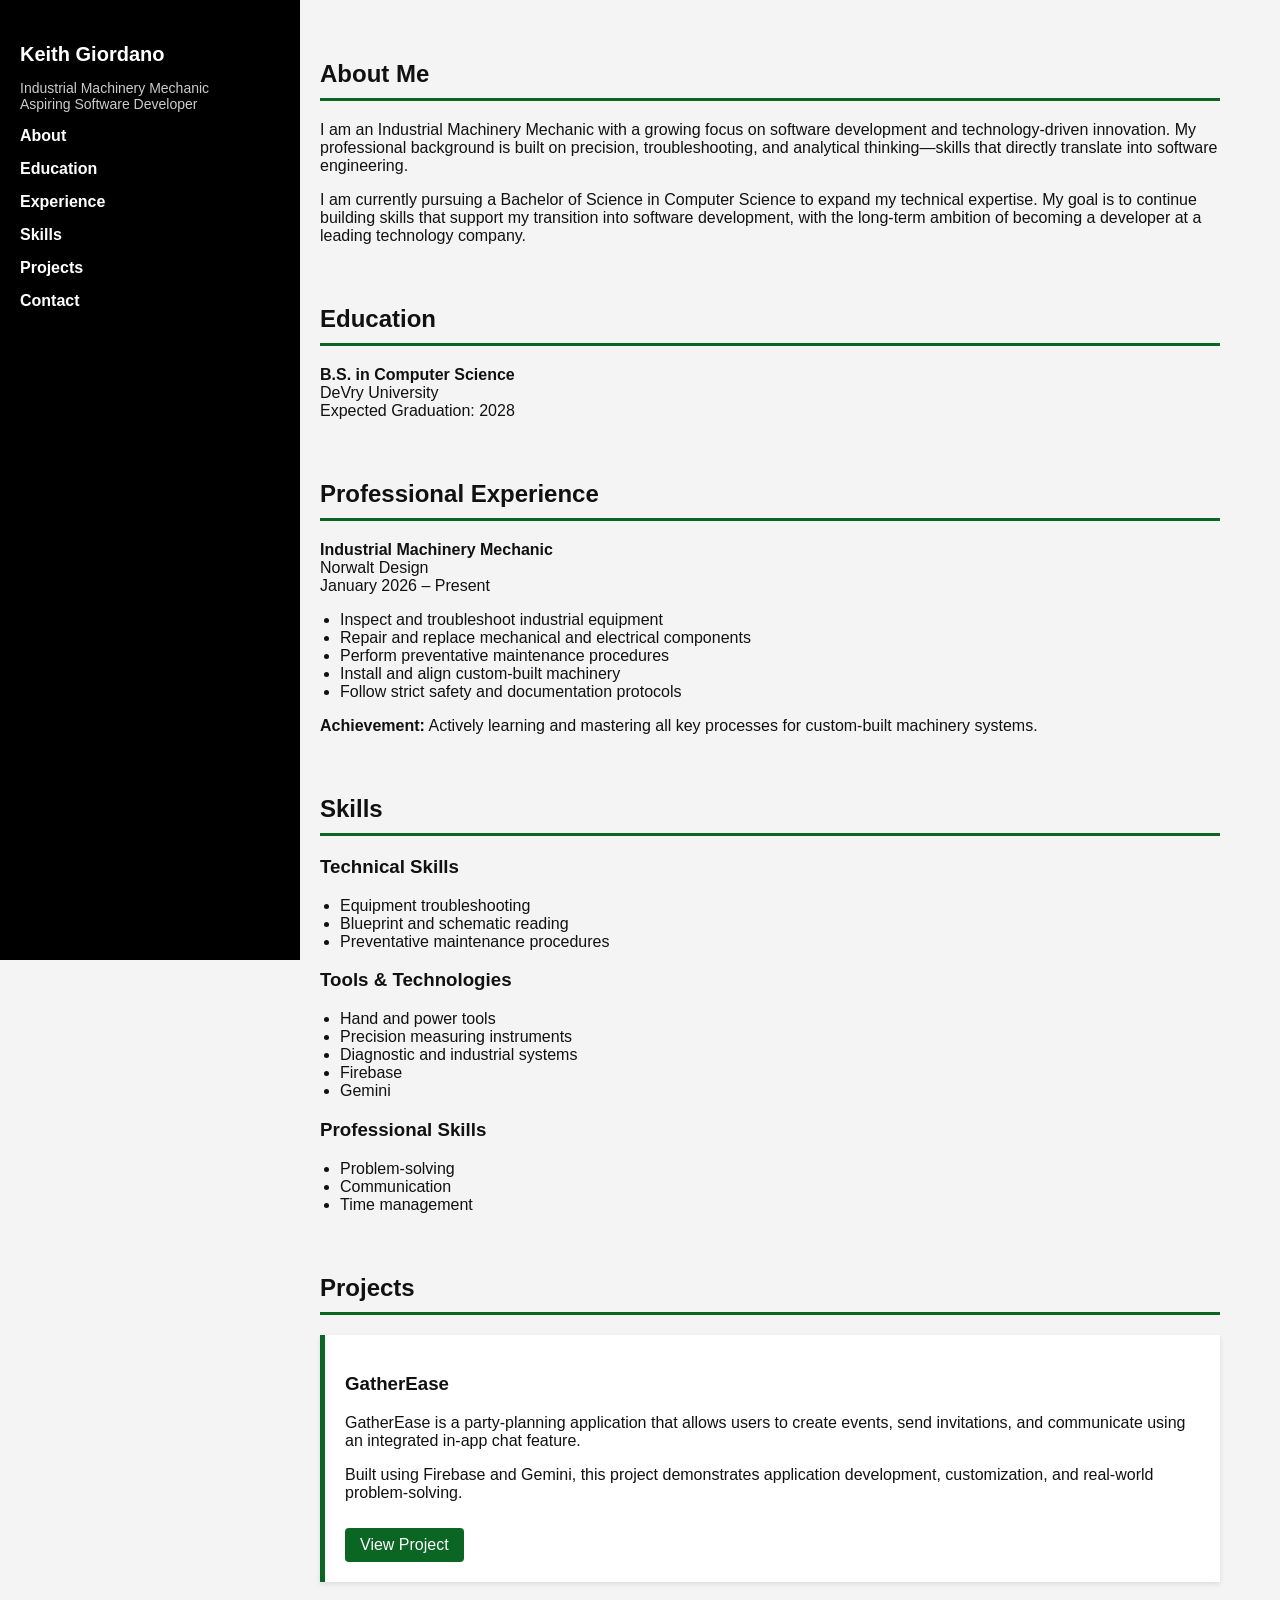
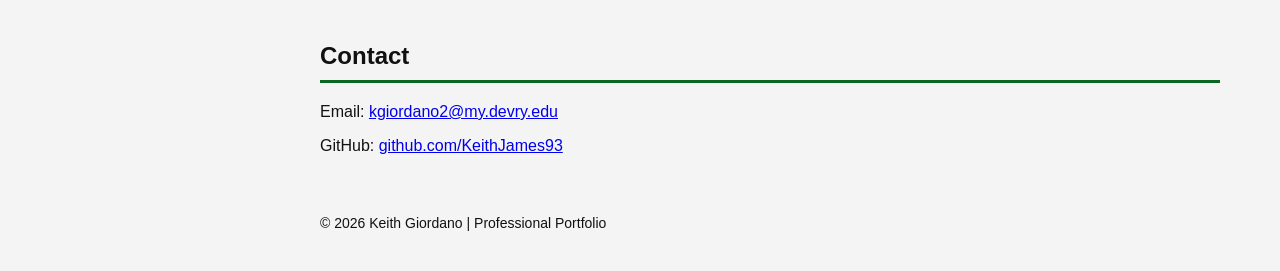
==== index.html @ b63e8ec7 "Add initial portfolio HTML structure" ====
<!DOCTYPE html>
<html lang="en">
<head>
<meta charset="UTF-8">
<meta name="viewport" content="width=device-width, initial-scale=1.0">
<title>Keith Giordano | Portfolio</title>

<style>
:root {
  --primary: #000000;
  --accent: #0b6623; /* forest green */
  --light-bg: #f4f4f4;
  --dark-bg: #121212;
  --text-light: #ffffff;
  --text-dark: #111111;
}

body {
  margin: 0;
  font-family: Arial, Helvetica, sans-serif;
  display: flex;
  background-color: var(--light-bg);
  color: var(--text-dark);
}

.sidebar {
  width: 260px;
  background-color: var(--primary);
  color: var(--text-light);
  min-height: 100vh;
  padding: 30px 20px;
  position: fixed;
}

.sidebar h1 {
  font-size: 20px;
  margin-bottom: 10px;
}

.sidebar p {
  font-size: 14px;
  color: #ccc;
}

.nav a {
  display: block;
  color: var(--text-light);
  text-decoration: none;
  margin: 15px 0;
  font-weight: bold;
}

.nav a:hover {
  color: var(--accent);
}

.content {
  margin-left: 280px;
  padding: 40px;
  max-width: 900px;
}

section {
  margin-bottom: 60px;
}

h2 {
  border-bottom: 3px solid var(--accent);
  padding-bottom: 10px;
  margin-bottom: 20px;
}

ul {
  padding-left: 20px;
}

.project {
  background-color: white;
  padding: 20px;
  border-left: 5px solid var(--accent);
  margin-bottom: 20px;
  box-shadow: 0 2px 5px rgba(0,0,0,0.1);
}

a.button {
  display: inline-block;
  margin-top: 10px;
  padding: 8px 15px;
  background-color: var(--accent);
  color: white;
  text-decoration: none;
  border-radius: 4px;
}

a.button:hover {
  opacity: 0.8;
}

footer {
  margin-top: 40px;
  font-size: 14px;
}
</style>
</head>

<body>

<div class="sidebar">
  <h1>Keith Giordano</h1>
  <p>Industrial Machinery Mechanic<br>Aspiring Software Developer</p>

  <div class="nav">
    <a href="#about">About</a>
    <a href="#education">Education</a>
    <a href="#experience">Experience</a>
    <a href="#skills">Skills</a>
    <a href="#projects">Projects</a>
    <a href="#contact">Contact</a>
  </div>
</div>

<div class="content">

<section id="about">
  <h2>About Me</h2>
  <p>
    I am an Industrial Machinery Mechanic with a growing focus on software development and technology-driven innovation.
    My professional background is built on precision, troubleshooting, and analytical thinking—skills that directly
    translate into software engineering.
  </p>
  <p>
    I am currently pursuing a Bachelor of Science in Computer Science to expand my technical expertise.
    My goal is to continue building skills that support my transition into software development, with the
    long-term ambition of becoming a developer at a leading technology company.
  </p>
</section>

<section id="education">
  <h2>Education</h2>
  <p><strong>B.S. in Computer Science</strong><br>
  DeVry University<br>
  Expected Graduation: 2028</p>
</section>

<section id="experience">
  <h2>Professional Experience</h2>
  <p><strong>Industrial Machinery Mechanic</strong><br>
  Norwalt Design<br>
  January 2026 – Present</p>

  <ul>
    <li>Inspect and troubleshoot industrial equipment</li>
    <li>Repair and replace mechanical and electrical components</li>
    <li>Perform preventative maintenance procedures</li>
    <li>Install and align custom-built machinery</li>
    <li>Follow strict safety and documentation protocols</li>
  </ul>

  <p><strong>Achievement:</strong> Actively learning and mastering all key processes for custom-built machinery systems.</p>
</section>

<section id="skills">
  <h2>Skills</h2>

  <h3>Technical Skills</h3>
  <ul>
    <li>Equipment troubleshooting</li>
    <li>Blueprint and schematic reading</li>
    <li>Preventative maintenance procedures</li>
  </ul>

  <h3>Tools & Technologies</h3>
  <ul>
    <li>Hand and power tools</li>
    <li>Precision measuring instruments</li>
    <li>Diagnostic and industrial systems</li>
    <li>Firebase</li>
    <li>Gemini</li>
  </ul>

  <h3>Professional Skills</h3>
  <ul>
    <li>Problem-solving</li>
    <li>Communication</li>
    <li>Time management</li>
  </ul>
</section>

<section id="projects">
  <h2>Projects</h2>

  <div class="project">
    <h3>GatherEase</h3>
    <p>
      GatherEase is a party-planning application that allows users to create events, send invitations,
      and communicate using an integrated in-app chat feature.
    </p>
    <p>
      Built using Firebase and Gemini, this project demonstrates application development,
      customization, and real-world problem-solving.
    </p>
    <a class="button" href="https://studio--studio-7686669059-4ee6b.us-central1.hosted.app/" target="_blank">
      View Project
    </a>
  </div>
</section>

<section id="contact">
  <h2>Contact</h2>
  <p>Email: <a href="mailto:kgiordano2@my.devry.edu">kgiordano2@my.devry.edu</a></p>
  <p>GitHub: <a href="https://github.com/KeithJames93" target="_blank">github.com/KeithJames93</a></p>
</section>

<footer>
  © 2026 Keith Giordano | Professional Portfolio
</footer>

</div>

</body>
</html>
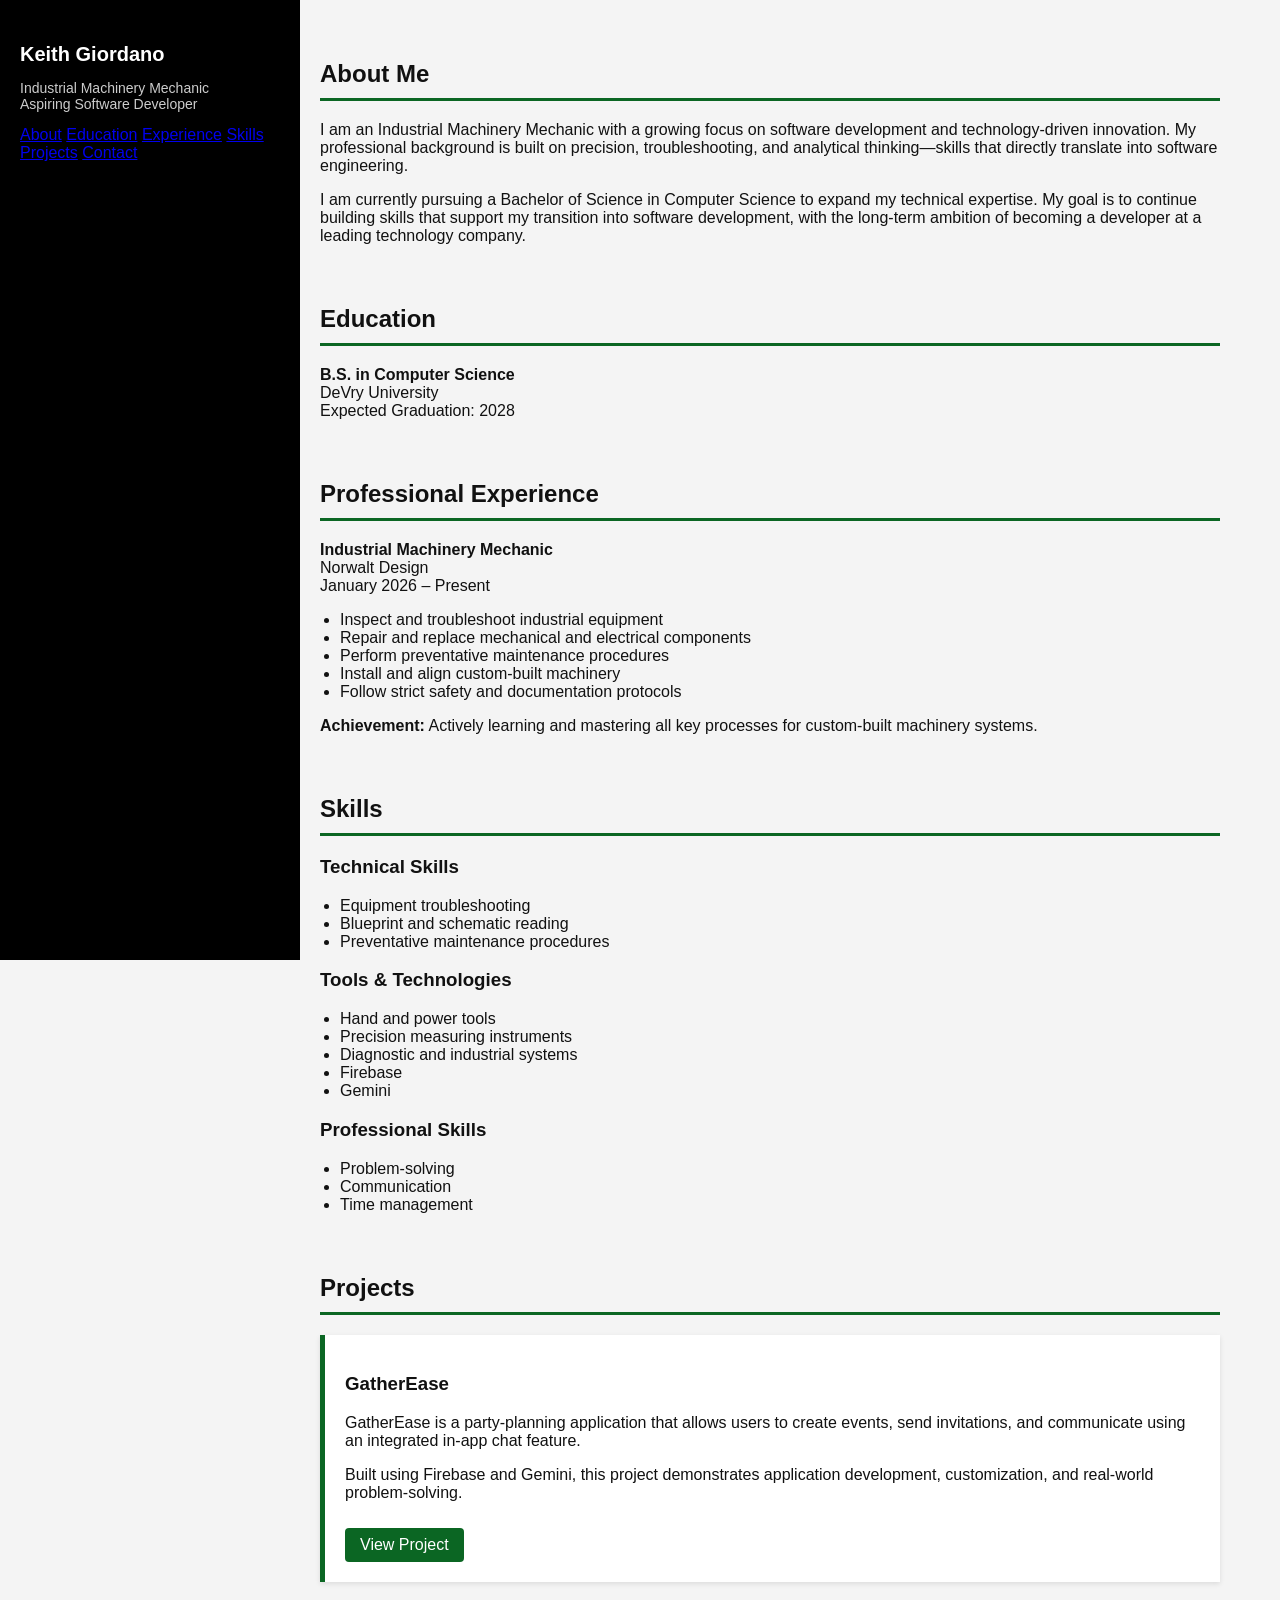
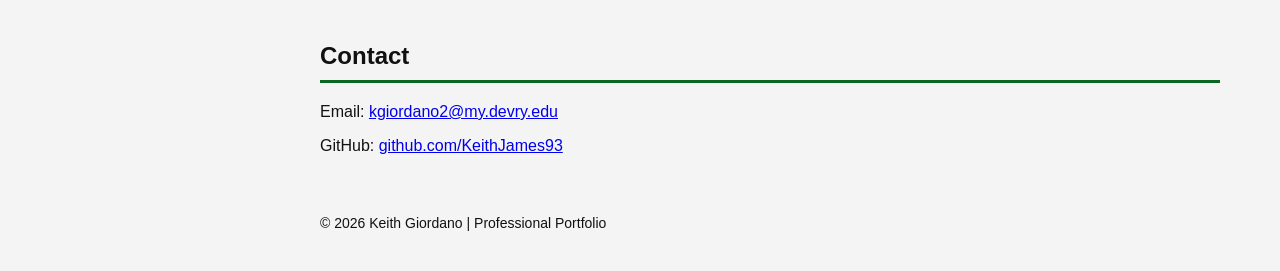
==== commit d31037ec: "Add nav indicator div to navigation styles" ====
--- a/index.html
+++ b/index.html
@@ -42,7 +42,9 @@
   color: #ccc;
 }
 
-.nav a {
+<div class="nav-indicator"></div>
+
+  .nav a {
   display: block;
   color: var(--text-light);
   text-decoration: none;
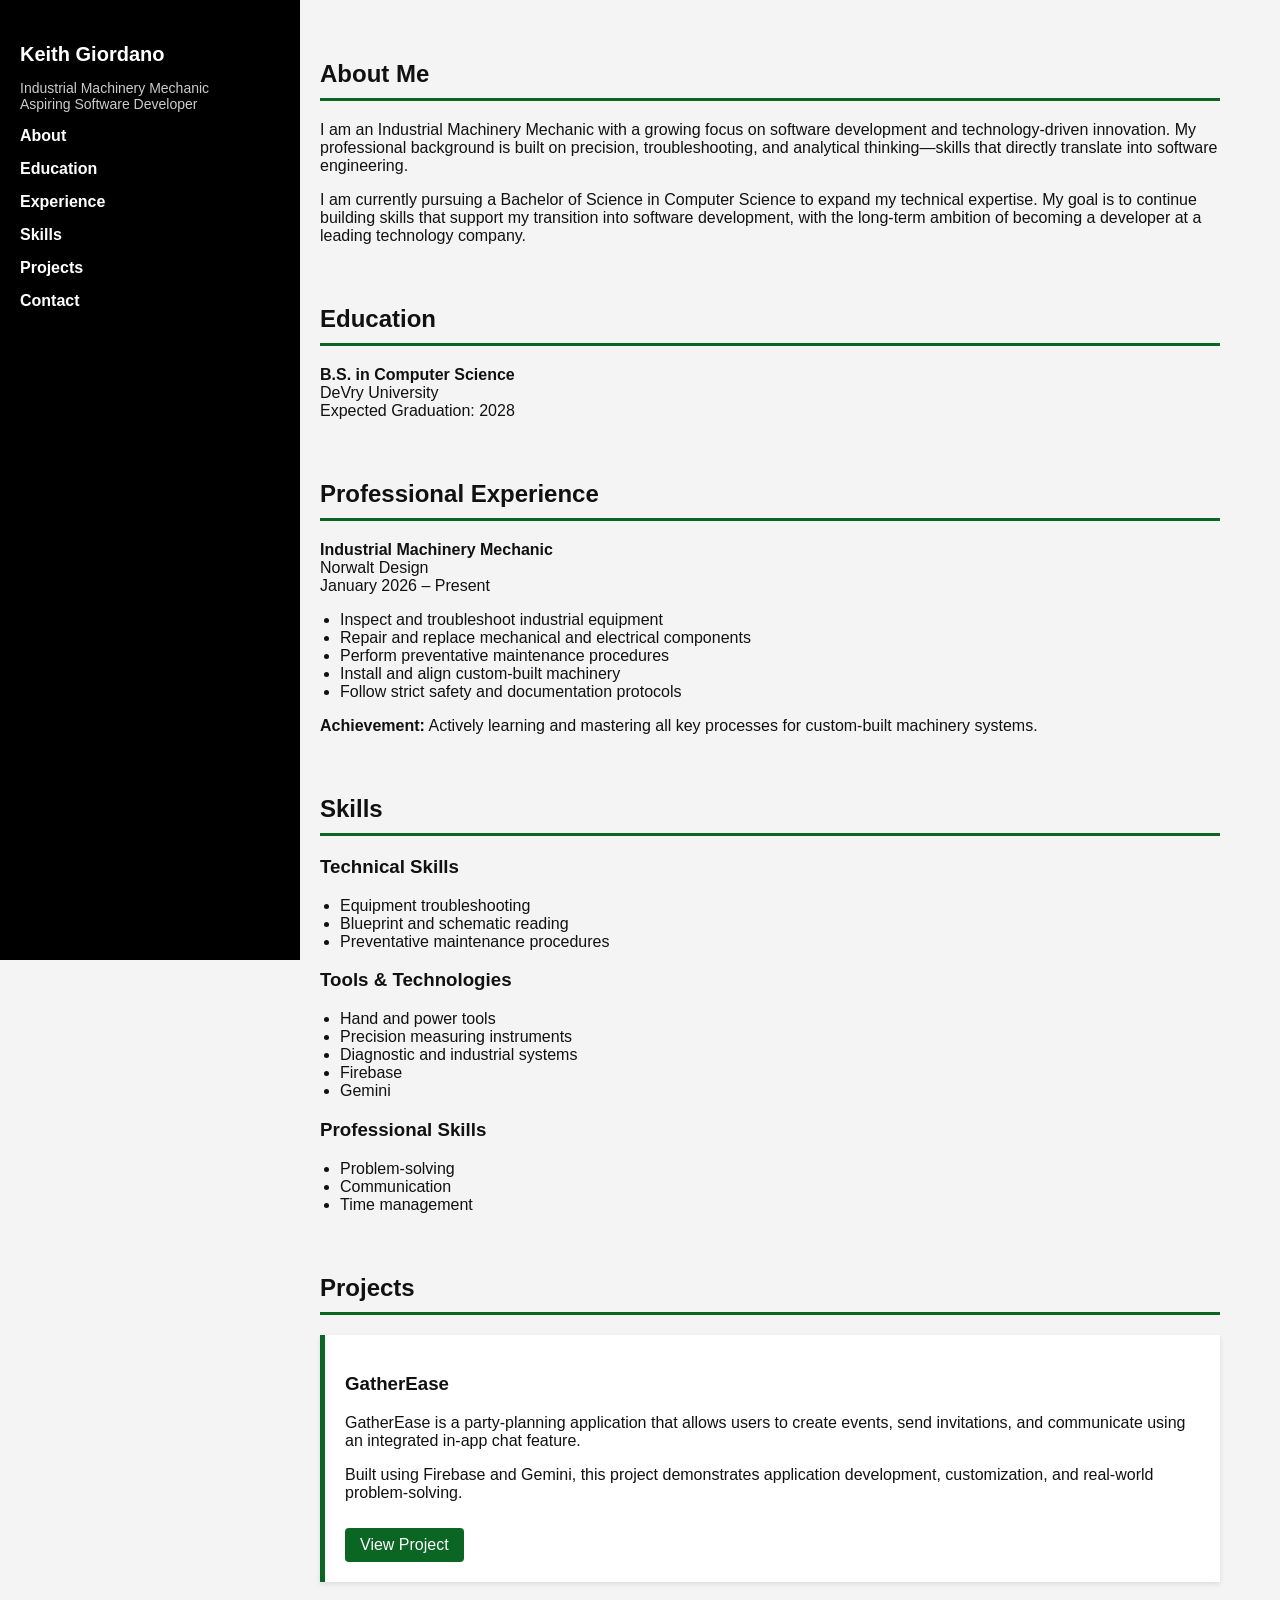
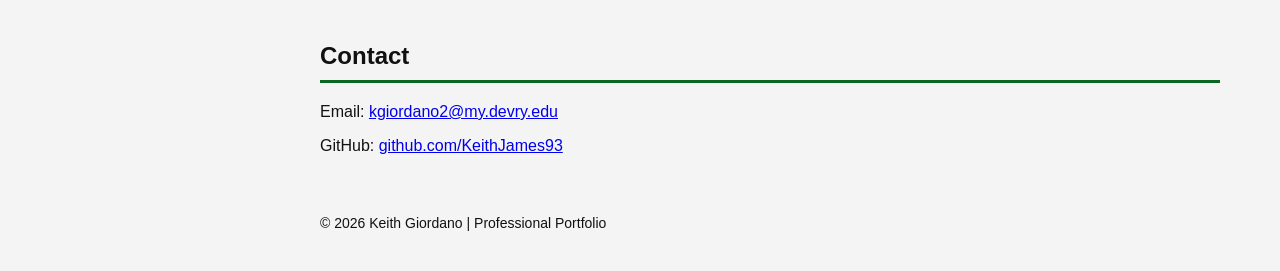
==== commit f53360b2: "Remove empty nav-indicator div Removed empty navigation indicator div from HTML." ====
--- a/index.html
+++ b/index.html
@@ -41,8 +41,6 @@
   font-size: 14px;
   color: #ccc;
 }
-
-<div class="nav-indicator"></div>
 
   .nav a {
   display: block;
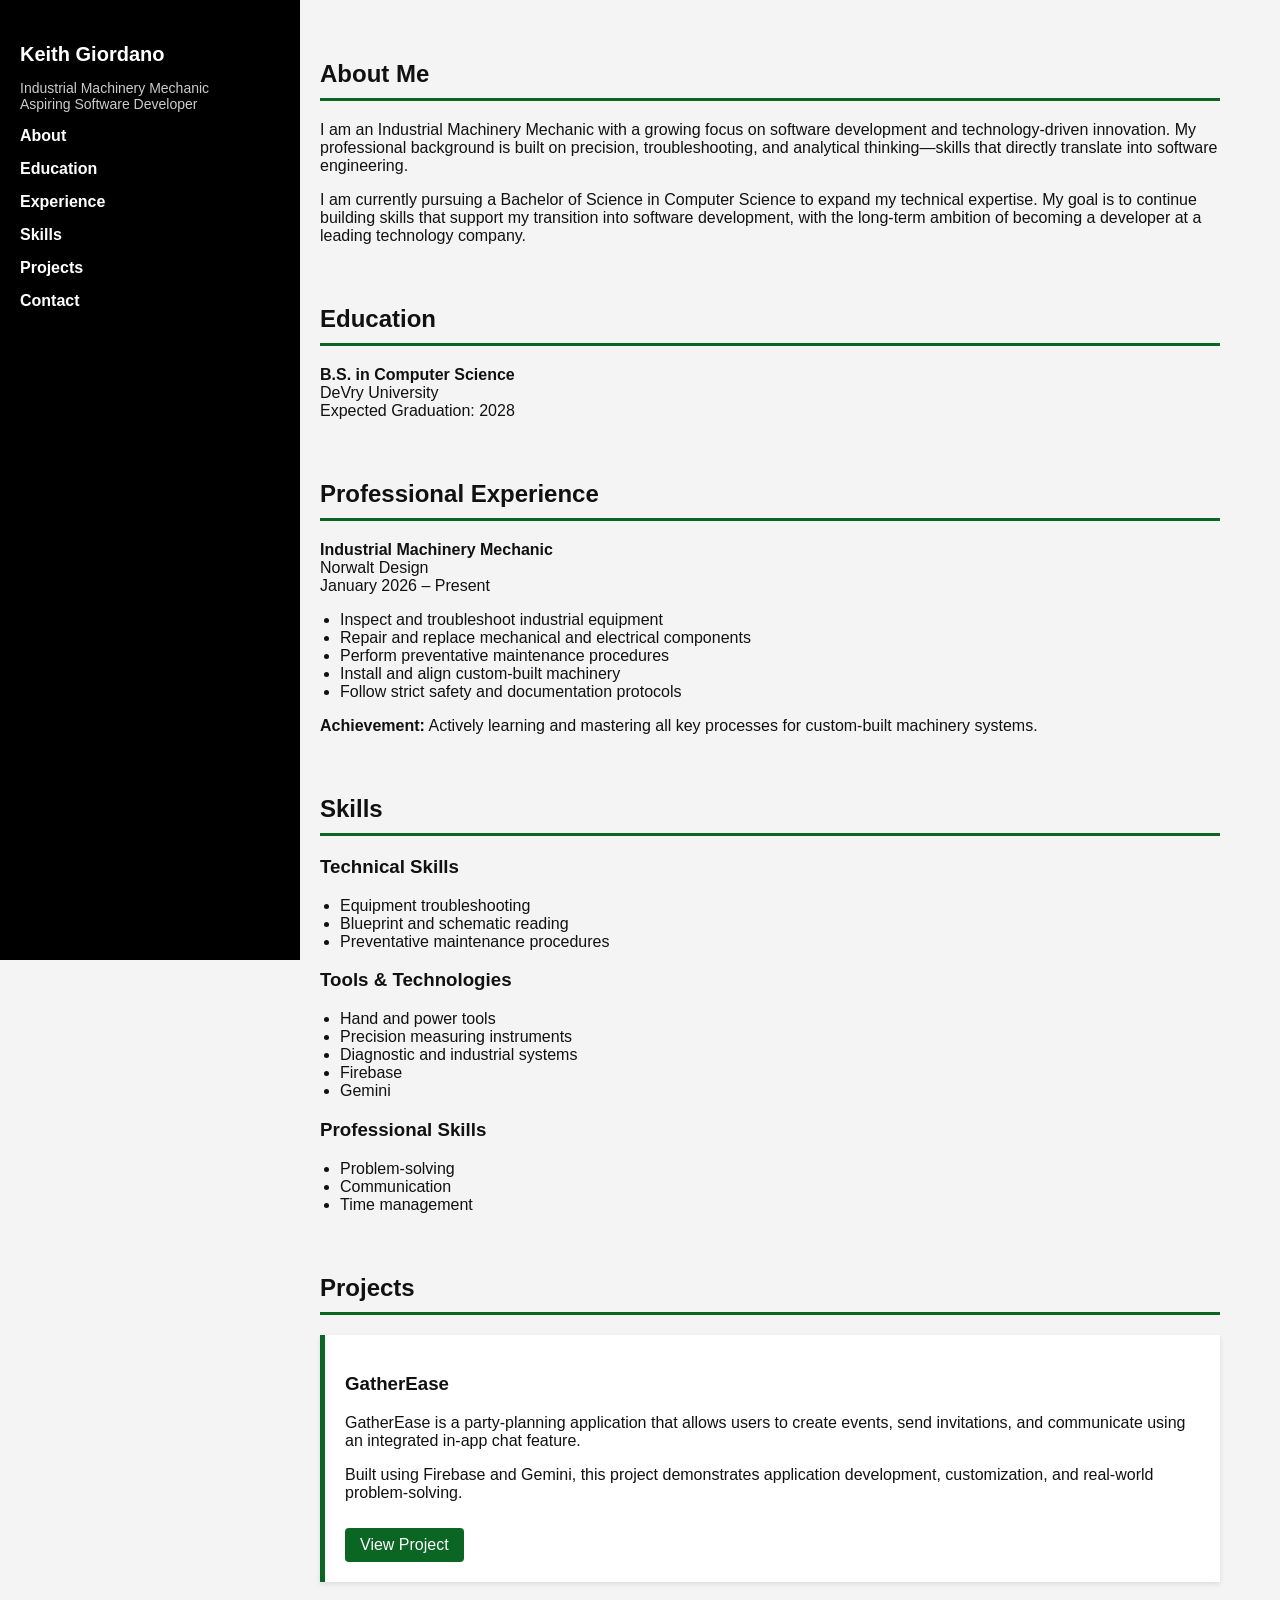
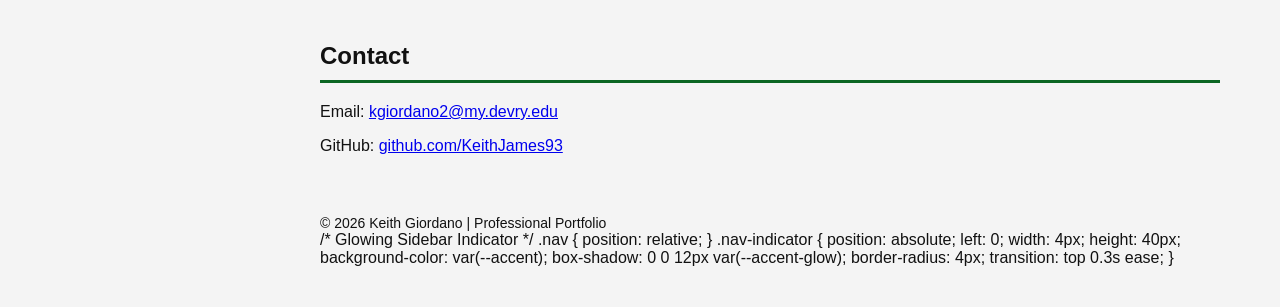
==== commit ced2c6fe: "Implement glowing sidebar indicator styles Added CSS for a glowing sidebar indicator." ====
--- a/index.html
+++ b/index.html
@@ -105,6 +105,8 @@
 
 <body>
 
+<div class="nav-indicator"></div>
+  
 <div class="sidebar">
   <h1>Keith Giordano</h1>
   <p>Industrial Machinery Mechanic<br>Aspiring Software Developer</p>
@@ -215,6 +217,22 @@
   © 2026 Keith Giordano | Professional Portfolio
 </footer>
 
+/* Glowing Sidebar Indicator */
+.nav {
+  position: relative;
+}
+
+.nav-indicator {
+  position: absolute;
+  left: 0;
+  width: 4px;
+  height: 40px;
+  background-color: var(--accent);
+  box-shadow: 0 0 12px var(--accent-glow);
+  border-radius: 4px;
+  transition: top 0.3s ease;
+}
+
 </div>
 
 </body>
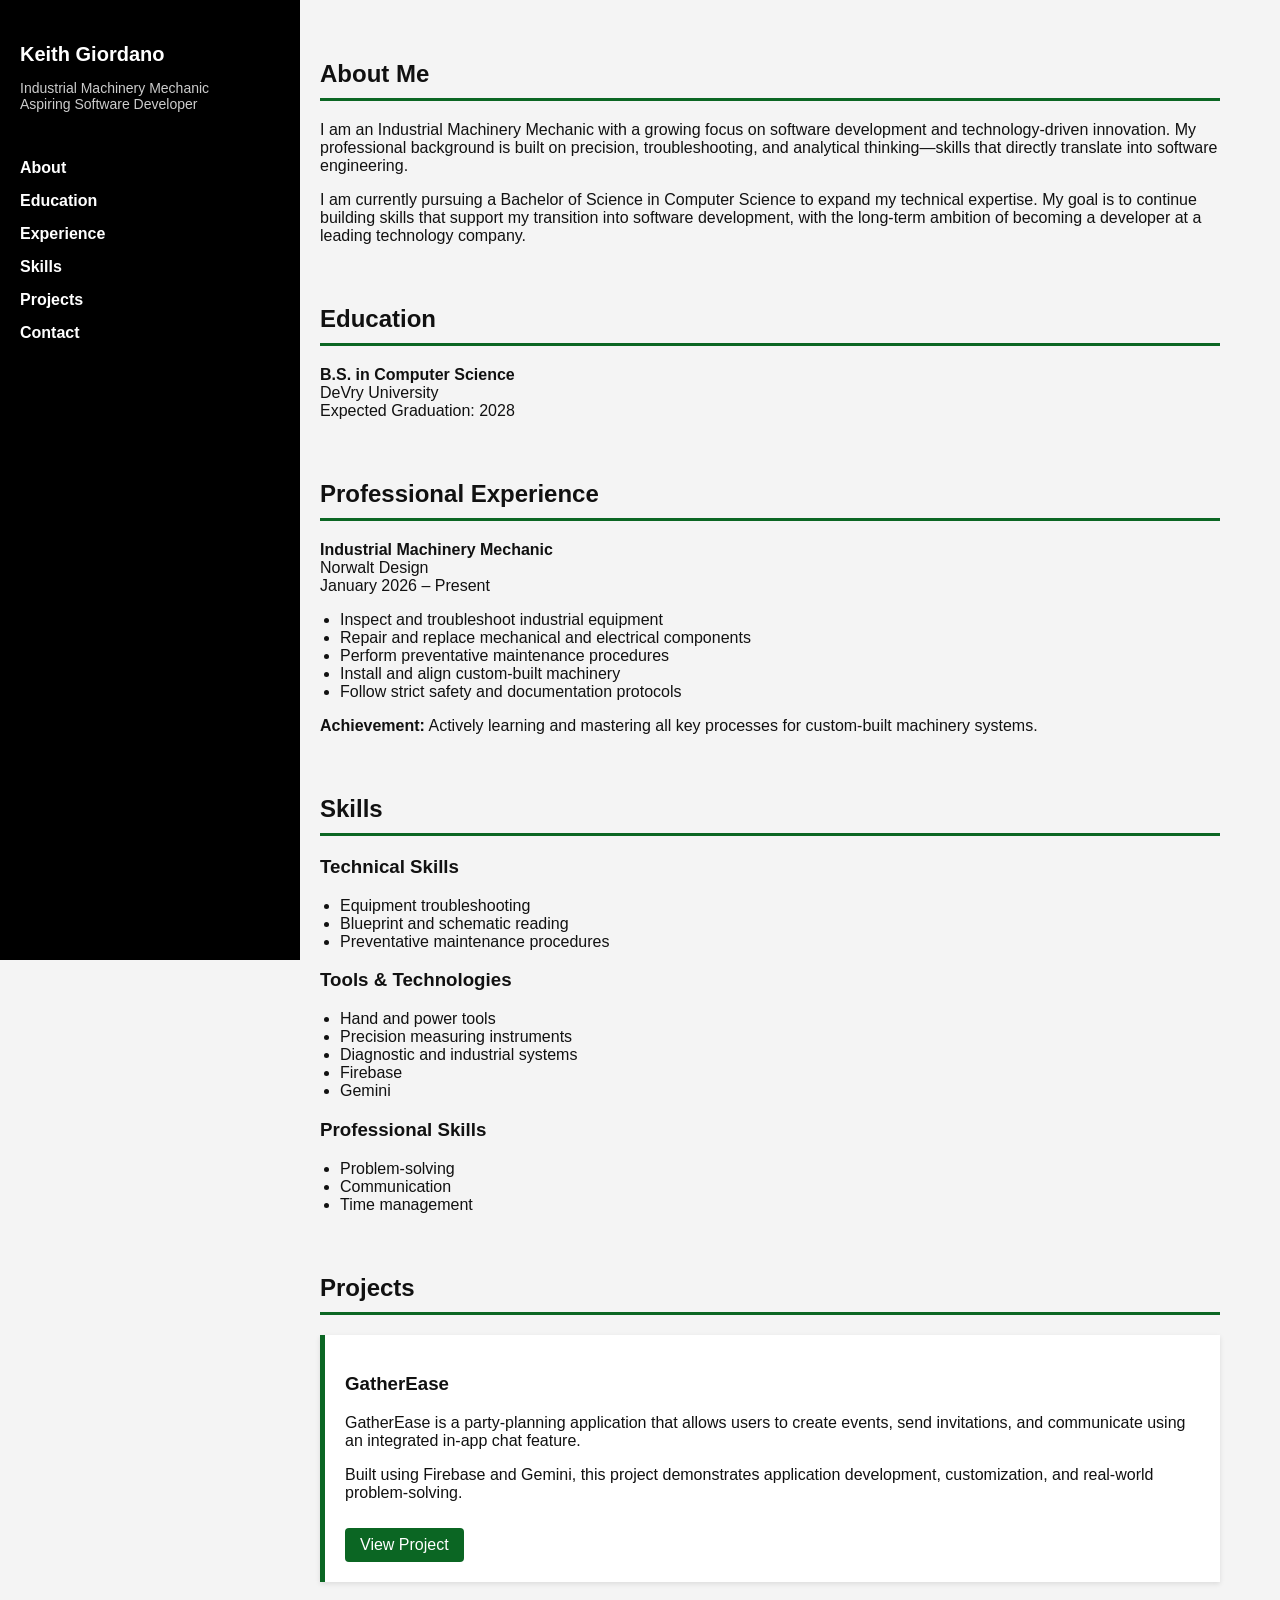
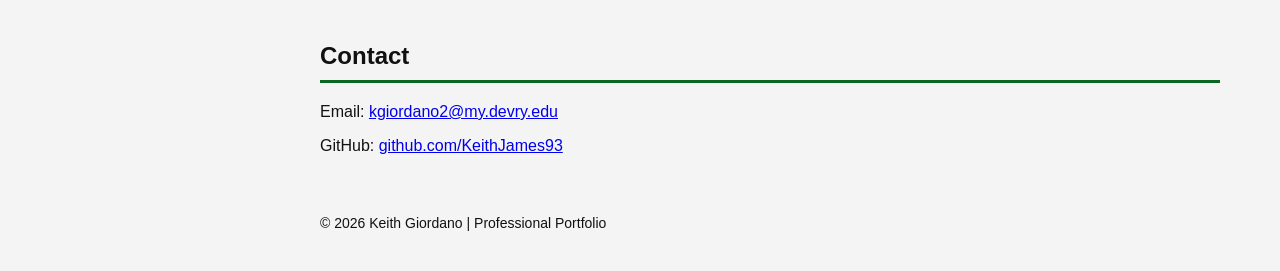
==== commit 31b0ff27: "Add nav-indicator to sidebar and include script.js Added a navigation indicator to the sidebar and i" ====
--- a/index.html
+++ b/index.html
@@ -104,13 +104,13 @@
 </head>
 
 <body>
-
-<div class="nav-indicator"></div>
   
 <div class="sidebar">
   <h1>Keith Giordano</h1>
   <p>Industrial Machinery Mechanic<br>Aspiring Software Developer</p>
 
+  <div class="nav-indicator"></div>
+  
   <div class="nav">
     <a href="#about">About</a>
     <a href="#education">Education</a>
@@ -217,23 +217,9 @@
   © 2026 Keith Giordano | Professional Portfolio
 </footer>
 
-/* Glowing Sidebar Indicator */
-.nav {
-  position: relative;
-}
-
-.nav-indicator {
-  position: absolute;
-  left: 0;
-  width: 4px;
-  height: 40px;
-  background-color: var(--accent);
-  box-shadow: 0 0 12px var(--accent-glow);
-  border-radius: 4px;
-  transition: top 0.3s ease;
-}
-
 </div>
+  
+<script src="script.js"></script>
 
 </body>
 </html>
